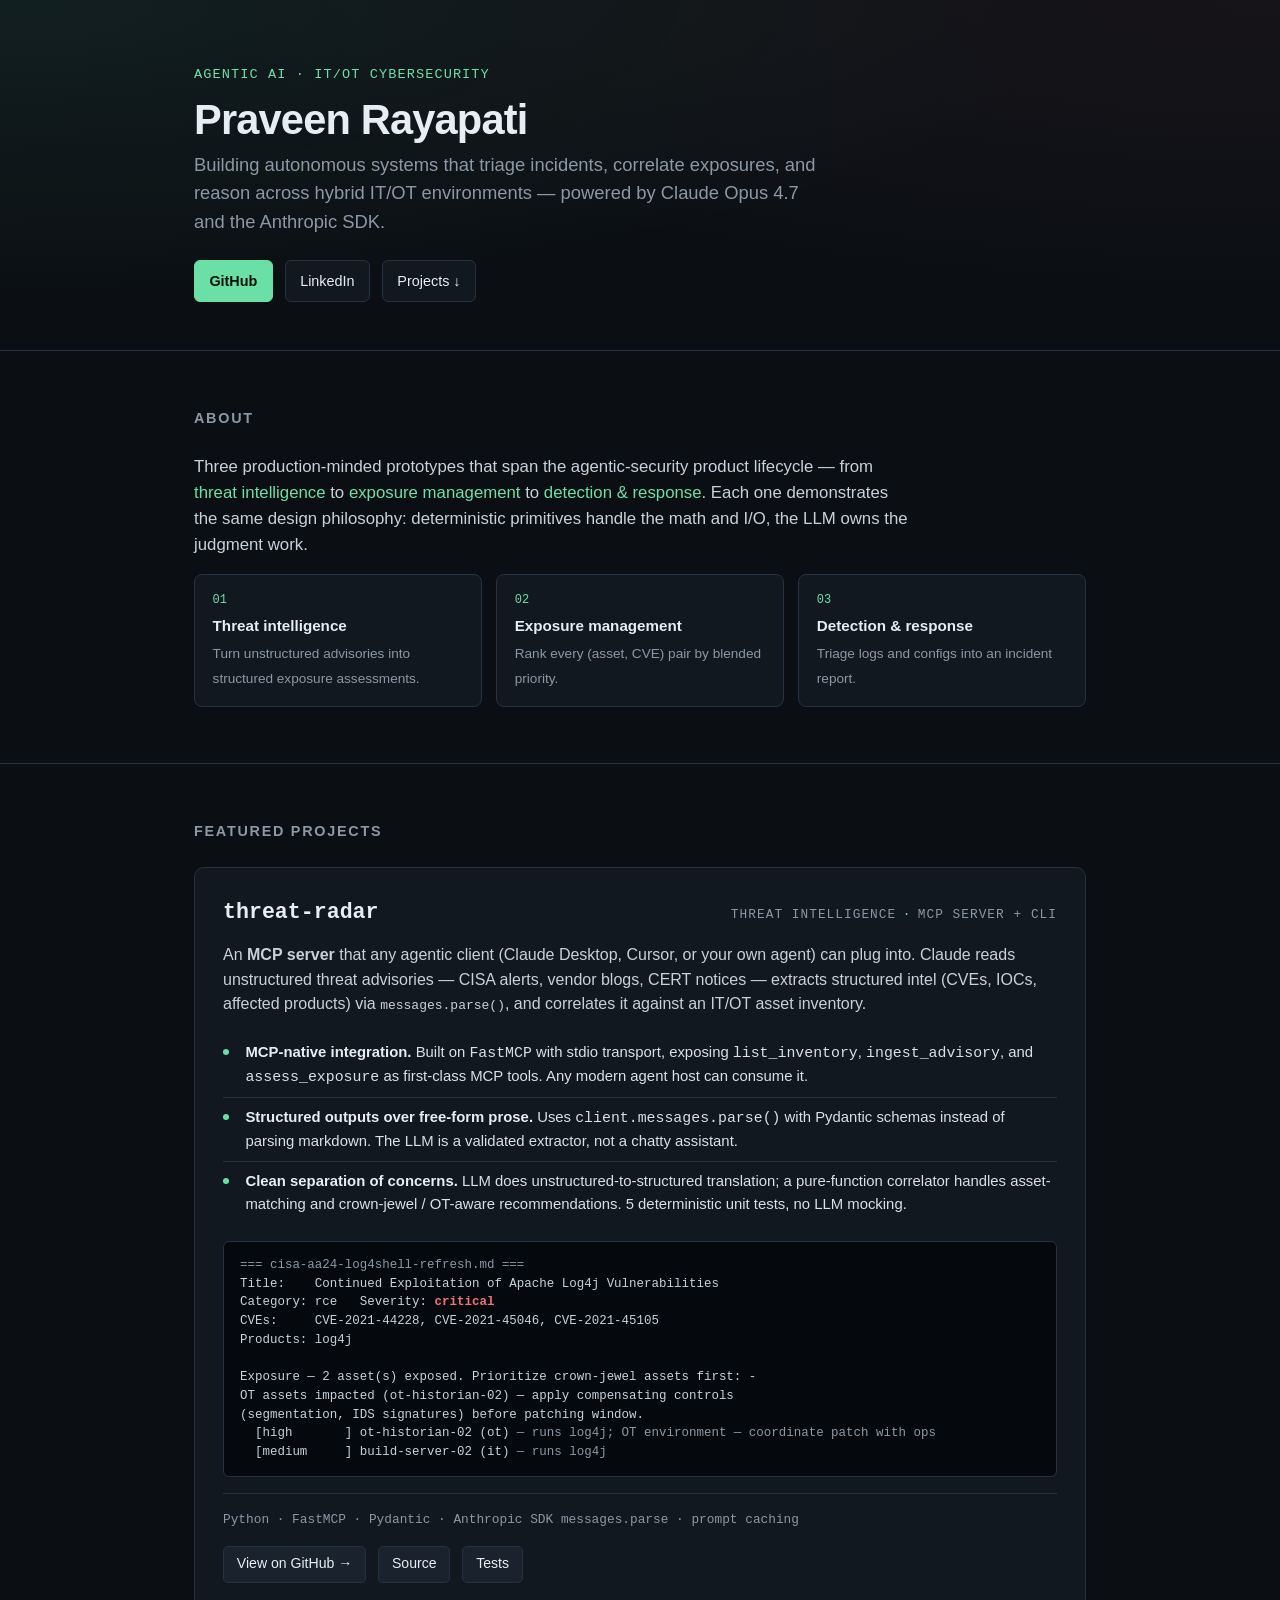
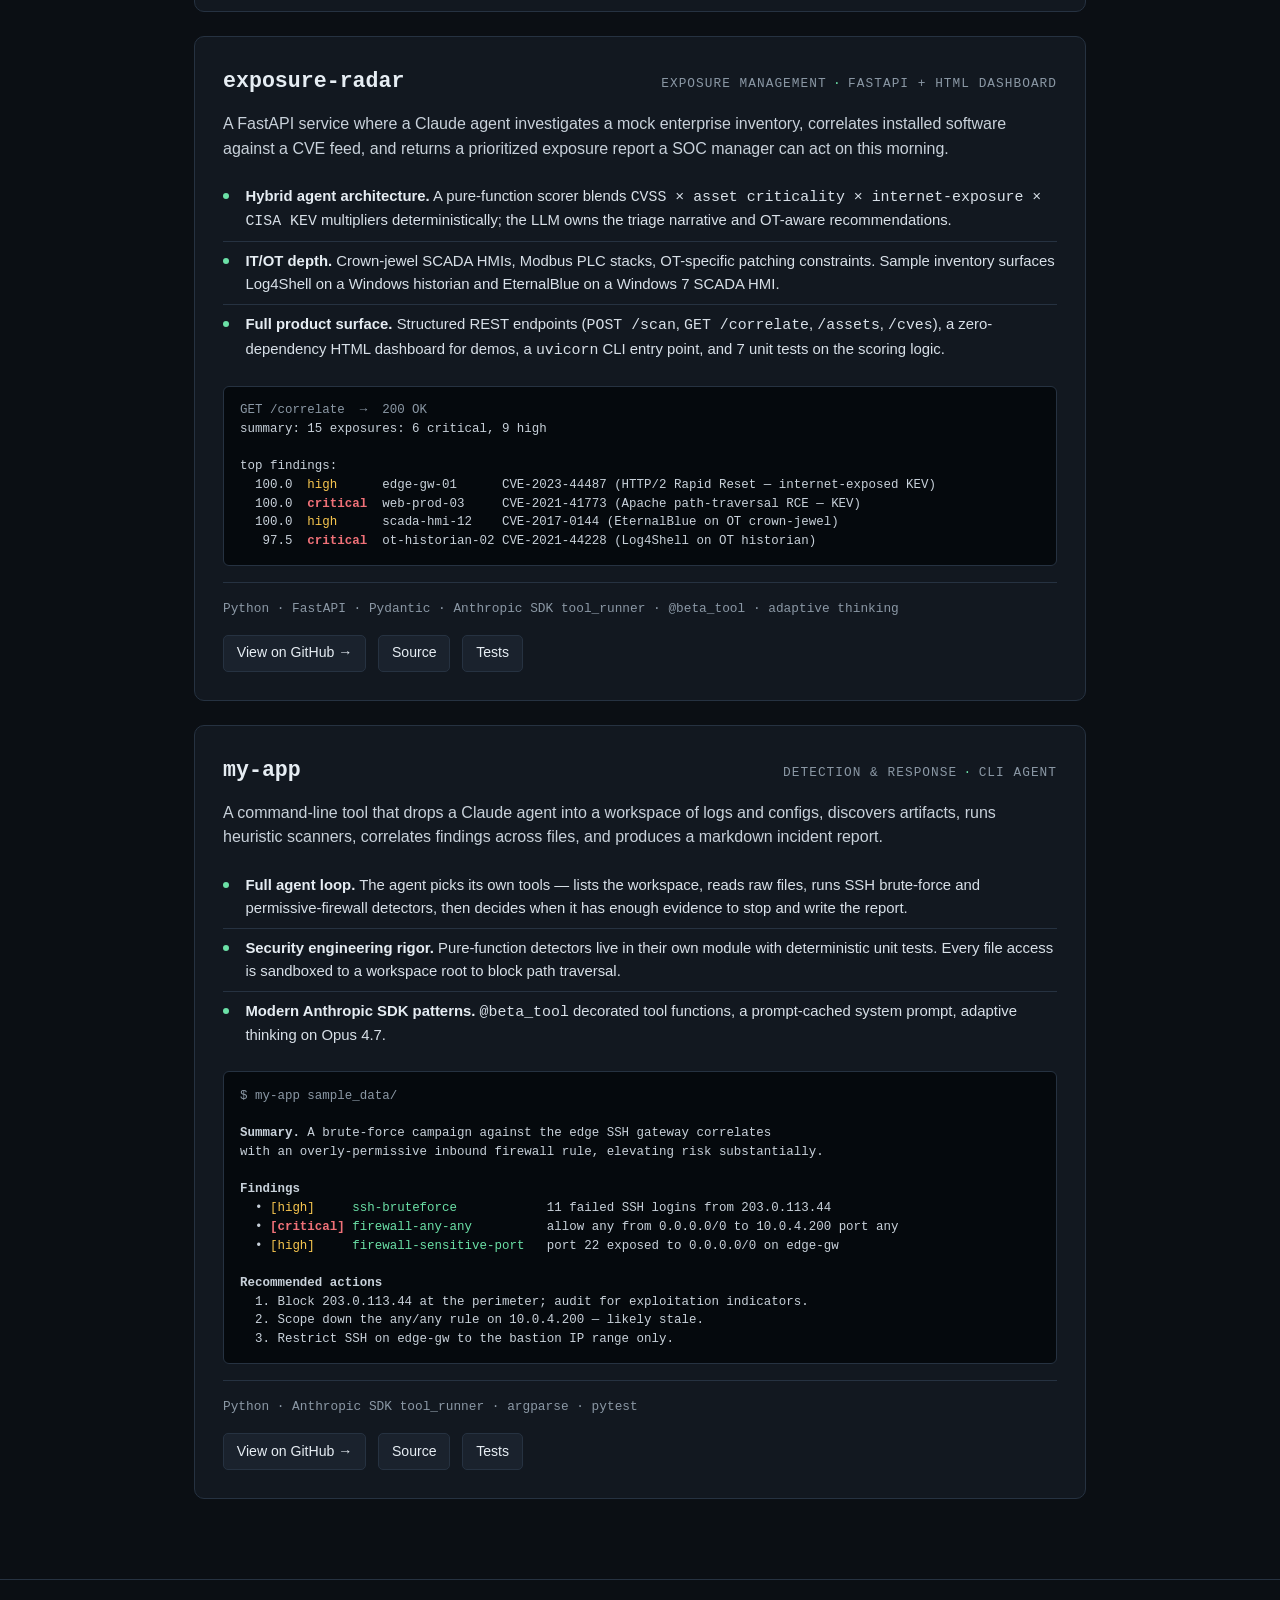
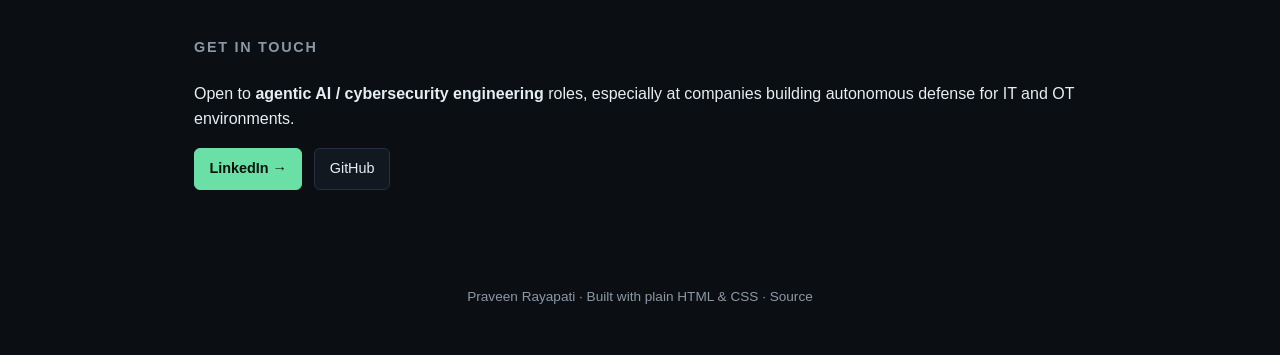
==== docs/index.html @ d01d02bf "Add static portfolio page at docs/index.html Single-file HTML portfolio featuring threat-radar, expo" ====
<!doctype html>
<html lang="en">
<head>
<meta charset="utf-8">
<meta name="viewport" content="width=device-width, initial-scale=1">
<title>Praveen Rayapati — Agentic AI for IT/OT Cybersecurity</title>
<meta name="description" content="Portfolio of Praveen Rayapati — agentic AI prototypes for IT/OT cybersecurity, built with Claude Opus 4.7 and the Anthropic SDK.">
<style>
  :root {
    --bg: #0b0f14;
    --panel: #121820;
    --panel-2: #1a222d;
    --border: #263241;
    --text: #e6edf3;
    --muted: #8b98a5;
    --accent: #6be0a6;
    --accent-dim: #3a8b66;
    --danger: #f07178;
    --warn: #f9c74f;
    --mono: ui-monospace, SFMono-Regular, Menlo, Monaco, Consolas, monospace;
    --sans: -apple-system, BlinkMacSystemFont, "Segoe UI", Roboto, Helvetica, Arial, sans-serif;
  }
  * { box-sizing: border-box; }
  html, body { margin: 0; padding: 0; }
  body {
    background: var(--bg);
    color: var(--text);
    font-family: var(--sans);
    line-height: 1.55;
    -webkit-font-smoothing: antialiased;
  }
  .wrap { max-width: 940px; margin: 0 auto; padding: 0 1.5rem; }

  /* ---------- hero ---------- */
  header.hero {
    padding: 4rem 0 3rem;
    border-bottom: 1px solid var(--border);
    background:
      radial-gradient(ellipse at top left, rgba(107, 224, 166, 0.08), transparent 60%),
      radial-gradient(ellipse at top right, rgba(240, 113, 120, 0.05), transparent 60%);
  }
  .eyebrow {
    color: var(--accent);
    font-family: var(--mono);
    font-size: 0.85rem;
    letter-spacing: 0.08em;
    text-transform: uppercase;
    margin: 0 0 0.75rem;
  }
  h1 { font-size: 2.6rem; margin: 0 0 0.25rem; letter-spacing: -0.02em; line-height: 1.1; }
  .tagline { font-size: 1.15rem; color: var(--muted); max-width: 640px; margin: 0.5rem 0 1.5rem; }
  nav.links { display: flex; gap: 0.75rem; flex-wrap: wrap; }
  nav.links a {
    display: inline-flex; align-items: center; gap: 0.4rem;
    padding: 0.55rem 0.9rem; border: 1px solid var(--border); border-radius: 6px;
    color: var(--text); text-decoration: none;
    background: var(--panel); font-size: 0.9rem;
    transition: border-color .15s, color .15s, background .15s;
  }
  nav.links a:hover { border-color: var(--accent); color: var(--accent); }
  nav.links a.primary { background: var(--accent); color: #05110a; border-color: var(--accent); font-weight: 600; }
  nav.links a.primary:hover { background: #7beeb6; }

  /* ---------- sections ---------- */
  section { padding: 3.5rem 0; border-bottom: 1px solid var(--border); }
  section:last-of-type { border-bottom: 0; }
  h2 {
    font-size: 0.9rem; text-transform: uppercase; letter-spacing: 0.12em;
    color: var(--muted); margin: 0 0 1.5rem; font-weight: 600;
  }
  h3 {
    font-family: var(--mono); font-size: 1.35rem; margin: 0 0 0.25rem; color: var(--text);
  }
  p { margin: 0 0 1rem; }
  a { color: var(--accent); text-decoration: none; }
  a:hover { text-decoration: underline; }
  .about p { font-size: 1.05rem; max-width: 720px; color: #c8d1da; }
  .about .highlight { color: var(--accent); }

  /* ---------- projects ---------- */
  .project {
    background: var(--panel); border: 1px solid var(--border); border-radius: 10px;
    padding: 1.75rem; margin-bottom: 1.5rem;
    transition: border-color .15s, transform .15s;
  }
  .project:hover { border-color: var(--accent-dim); transform: translateY(-1px); }
  .project-head {
    display: flex; justify-content: space-between; align-items: baseline;
    flex-wrap: wrap; gap: 0.5rem; margin-bottom: 0.5rem;
  }
  .pillar {
    font-family: var(--mono); font-size: 0.8rem; color: var(--muted);
    text-transform: uppercase; letter-spacing: 0.08em;
  }
  .pillar .dot { color: var(--accent); margin: 0 0.4rem; }
  .lede { color: #c8d1da; margin: 0.6rem 0 1rem; }
  .what-it-shows { margin: 1rem 0; padding-left: 0; list-style: none; }
  .what-it-shows li {
    padding: 0.5rem 0 0.5rem 1.4rem; position: relative;
    border-top: 1px solid var(--border); font-size: 0.93rem; color: #d8e0e8;
  }
  .what-it-shows li:first-child { border-top: 0; }
  .what-it-shows li::before {
    content: ""; position: absolute; left: 0; top: 1rem;
    width: 6px; height: 6px; border-radius: 50%; background: var(--accent);
  }
  .what-it-shows b { color: var(--text); }
  .stack {
    font-family: var(--mono); font-size: 0.8rem; color: var(--muted);
    padding-top: 1rem; border-top: 1px solid var(--border); margin-top: 1rem;
  }
  .project-links { margin-top: 1rem; display: flex; gap: 0.75rem; flex-wrap: wrap; }
  .project-links a {
    font-size: 0.88rem; padding: 0.4rem 0.8rem; border: 1px solid var(--border);
    border-radius: 5px; color: var(--text); background: var(--panel-2);
  }
  .project-links a:hover { border-color: var(--accent); color: var(--accent); text-decoration: none; }

  /* ---------- sample output ---------- */
  .sample {
    background: #05090d; border: 1px solid var(--border); border-radius: 6px;
    padding: 0.9rem 1rem; font-family: var(--mono); font-size: 0.78rem;
    color: #c8d1da; margin: 1rem 0 0; overflow-x: auto; line-height: 1.5;
  }
  .sample .sev-crit { color: var(--danger); font-weight: 600; }
  .sample .sev-high { color: var(--warn); }
  .sample .ok { color: var(--accent); }
  .sample .muted { color: var(--muted); }

  /* ---------- pillars grid ---------- */
  .pillars {
    display: grid; grid-template-columns: repeat(auto-fit, minmax(200px, 1fr));
    gap: 0.9rem; margin: 1rem 0 0;
  }
  .pillar-card {
    background: var(--panel); border: 1px solid var(--border); border-radius: 8px;
    padding: 1rem 1.1rem;
  }
  .pillar-card .num {
    font-family: var(--mono); font-size: 0.75rem; color: var(--accent);
    display: block; margin-bottom: 0.3rem;
  }
  .pillar-card strong { font-size: 0.95rem; display: block; margin-bottom: 0.2rem; }
  .pillar-card span { font-size: 0.85rem; color: var(--muted); }

  /* ---------- footer ---------- */
  footer { padding: 2.5rem 0; color: var(--muted); font-size: 0.85rem; text-align: center; }
  footer a { color: var(--muted); }
  footer a:hover { color: var(--accent); }

  @media (max-width: 600px) {
    h1 { font-size: 2rem; }
    header.hero { padding: 3rem 0 2rem; }
    section { padding: 2.5rem 0; }
    .project { padding: 1.25rem; }
  }
</style>
</head>
<body>

<header class="hero">
  <div class="wrap">
    <p class="eyebrow">Agentic AI · IT/OT Cybersecurity</p>
    <h1>Praveen Rayapati</h1>
    <p class="tagline">
      Building autonomous systems that triage incidents, correlate exposures, and reason across hybrid IT/OT environments — powered by Claude Opus 4.7 and the Anthropic SDK.
    </p>
    <nav class="links">
      <a class="primary" href="https://github.com/imsatya07" target="_blank" rel="noopener">GitHub</a>
      <a href="https://www.linkedin.com/in/praveen-rayapati-293384313/" target="_blank" rel="noopener">LinkedIn</a>
      <a href="#projects">Projects ↓</a>
    </nav>
  </div>
</header>

<section class="about">
  <div class="wrap">
    <h2>About</h2>
    <p>
      Three production-minded prototypes that span the agentic-security product lifecycle — from <span class="highlight">threat intelligence</span> to <span class="highlight">exposure management</span> to <span class="highlight">detection &amp; response</span>. Each one demonstrates the same design philosophy: deterministic primitives handle the math and I/O, the LLM owns the judgment work.
    </p>
    <div class="pillars">
      <div class="pillar-card">
        <span class="num">01</span>
        <strong>Threat intelligence</strong>
        <span>Turn unstructured advisories into structured exposure assessments.</span>
      </div>
      <div class="pillar-card">
        <span class="num">02</span>
        <strong>Exposure management</strong>
        <span>Rank every (asset, CVE) pair by blended priority.</span>
      </div>
      <div class="pillar-card">
        <span class="num">03</span>
        <strong>Detection &amp; response</strong>
        <span>Triage logs and configs into an incident report.</span>
      </div>
    </div>
  </div>
</section>

<section id="projects">
  <div class="wrap">
    <h2>Featured projects</h2>

    <!-- threat-radar -->
    <article class="project">
      <div class="project-head">
        <h3>threat-radar</h3>
        <span class="pillar">Threat intelligence<span class="dot">·</span>MCP server + CLI</span>
      </div>
      <p class="lede">
        An <strong>MCP server</strong> that any agentic client (Claude Desktop, Cursor, or your own agent) can plug into. Claude reads unstructured threat advisories — CISA alerts, vendor blogs, CERT notices — extracts structured intel (CVEs, IOCs, affected products) via <code>messages.parse()</code>, and correlates it against an IT/OT asset inventory.
      </p>
      <ul class="what-it-shows">
        <li><b>MCP-native integration.</b> Built on <code>FastMCP</code> with stdio transport, exposing <code>list_inventory</code>, <code>ingest_advisory</code>, and <code>assess_exposure</code> as first-class MCP tools. Any modern agent host can consume it.</li>
        <li><b>Structured outputs over free-form prose.</b> Uses <code>client.messages.parse()</code> with Pydantic schemas instead of parsing markdown. The LLM is a validated extractor, not a chatty assistant.</li>
        <li><b>Clean separation of concerns.</b> LLM does unstructured-to-structured translation; a pure-function correlator handles asset-matching and crown-jewel / OT-aware recommendations. 5 deterministic unit tests, no LLM mocking.</li>
      </ul>
      <pre class="sample"><span class="muted">=== cisa-aa24-log4shell-refresh.md ===</span>
Title:    Continued Exploitation of Apache Log4j Vulnerabilities
Category: rce   Severity: <span class="sev-crit">critical</span>
CVEs:     CVE-2021-44228, CVE-2021-45046, CVE-2021-45105
Products: log4j

Exposure — 2 asset(s) exposed. Prioritize crown-jewel assets first: -
OT assets impacted (ot-historian-02) — apply compensating controls
(segmentation, IDS signatures) before patching window.
  [high       ] ot-historian-02 (ot) <span class="muted">— runs log4j; OT environment — coordinate patch with ops</span>
  [medium     ] build-server-02 (it) <span class="muted">— runs log4j</span></pre>
      <div class="stack">Python · FastMCP · Pydantic · Anthropic SDK messages.parse · prompt caching</div>
      <div class="project-links">
        <a href="https://github.com/imsatya07/imsatya07/tree/main/threat-radar" target="_blank" rel="noopener">View on GitHub →</a>
        <a href="https://github.com/imsatya07/imsatya07/tree/main/threat-radar/src/threat_radar" target="_blank" rel="noopener">Source</a>
        <a href="https://github.com/imsatya07/imsatya07/blob/main/threat-radar/tests/test_correlator.py" target="_blank" rel="noopener">Tests</a>
      </div>
    </article>

    <!-- exposure-radar -->
    <article class="project">
      <div class="project-head">
        <h3>exposure-radar</h3>
        <span class="pillar">Exposure management<span class="dot">·</span>FastAPI + HTML dashboard</span>
      </div>
      <p class="lede">
        A FastAPI service where a Claude agent investigates a mock enterprise inventory, correlates installed software against a CVE feed, and returns a prioritized exposure report a SOC manager can act on this morning.
      </p>
      <ul class="what-it-shows">
        <li><b>Hybrid agent architecture.</b> A pure-function scorer blends <code>CVSS × asset criticality × internet-exposure × CISA KEV</code> multipliers deterministically; the LLM owns the triage narrative and OT-aware recommendations.</li>
        <li><b>IT/OT depth.</b> Crown-jewel SCADA HMIs, Modbus PLC stacks, OT-specific patching constraints. Sample inventory surfaces Log4Shell on a Windows historian and EternalBlue on a Windows 7 SCADA HMI.</li>
        <li><b>Full product surface.</b> Structured REST endpoints (<code>POST /scan</code>, <code>GET /correlate</code>, <code>/assets</code>, <code>/cves</code>), a zero-dependency HTML dashboard for demos, a <code>uvicorn</code> CLI entry point, and 7 unit tests on the scoring logic.</li>
      </ul>
      <pre class="sample"><span class="muted">GET /correlate  →  200 OK</span>
summary: 15 exposures: 6 critical, 9 high

top findings:
  100.0  <span class="sev-high">high    </span>  edge-gw-01      CVE-2023-44487 (HTTP/2 Rapid Reset — internet-exposed KEV)
  100.0  <span class="sev-crit">critical</span>  web-prod-03     CVE-2021-41773 (Apache path-traversal RCE — KEV)
  100.0  <span class="sev-high">high    </span>  scada-hmi-12    CVE-2017-0144 (EternalBlue on OT crown-jewel)
   97.5  <span class="sev-crit">critical</span>  ot-historian-02 CVE-2021-44228 (Log4Shell on OT historian)</pre>
      <div class="stack">Python · FastAPI · Pydantic · Anthropic SDK tool_runner · @beta_tool · adaptive thinking</div>
      <div class="project-links">
        <a href="https://github.com/imsatya07/imsatya07/tree/main/exposure-radar" target="_blank" rel="noopener">View on GitHub →</a>
        <a href="https://github.com/imsatya07/imsatya07/tree/main/exposure-radar/src/exposure_radar" target="_blank" rel="noopener">Source</a>
        <a href="https://github.com/imsatya07/imsatya07/blob/main/exposure-radar/tests/test_correlator.py" target="_blank" rel="noopener">Tests</a>
      </div>
    </article>

    <!-- my-app -->
    <article class="project">
      <div class="project-head">
        <h3>my-app</h3>
        <span class="pillar">Detection &amp; response<span class="dot">·</span>CLI agent</span>
      </div>
      <p class="lede">
        A command-line tool that drops a Claude agent into a workspace of logs and configs, discovers artifacts, runs heuristic scanners, correlates findings across files, and produces a markdown incident report.
      </p>
      <ul class="what-it-shows">
        <li><b>Full agent loop.</b> The agent picks its own tools — lists the workspace, reads raw files, runs SSH brute-force and permissive-firewall detectors, then decides when it has enough evidence to stop and write the report.</li>
        <li><b>Security engineering rigor.</b> Pure-function detectors live in their own module with deterministic unit tests. Every file access is sandboxed to a workspace root to block path traversal.</li>
        <li><b>Modern Anthropic SDK patterns.</b> <code>@beta_tool</code> decorated tool functions, a prompt-cached system prompt, adaptive thinking on Opus 4.7.</li>
      </ul>
      <pre class="sample"><span class="muted">$ my-app sample_data/</span>

<b>Summary.</b> A brute-force campaign against the edge SSH gateway correlates
with an overly-permissive inbound firewall rule, elevating risk substantially.

<b>Findings</b>
  • <span class="sev-high">[high]</span>     <span class="ok">ssh-bruteforce</span>            11 failed SSH logins from 203.0.113.44
  • <span class="sev-crit">[critical]</span> <span class="ok">firewall-any-any</span>          allow any from 0.0.0.0/0 to 10.0.4.200 port any
  • <span class="sev-high">[high]</span>     <span class="ok">firewall-sensitive-port</span>   port 22 exposed to 0.0.0.0/0 on edge-gw

<b>Recommended actions</b>
  1. Block 203.0.113.44 at the perimeter; audit for exploitation indicators.
  2. Scope down the any/any rule on 10.0.4.200 — likely stale.
  3. Restrict SSH on edge-gw to the bastion IP range only.</pre>
      <div class="stack">Python · Anthropic SDK tool_runner · argparse · pytest</div>
      <div class="project-links">
        <a href="https://github.com/imsatya07/imsatya07/tree/main/my-app" target="_blank" rel="noopener">View on GitHub →</a>
        <a href="https://github.com/imsatya07/imsatya07/tree/main/my-app/src/my_app" target="_blank" rel="noopener">Source</a>
        <a href="https://github.com/imsatya07/imsatya07/blob/main/my-app/tests/test_detectors.py" target="_blank" rel="noopener">Tests</a>
      </div>
    </article>

  </div>
</section>

<section>
  <div class="wrap">
    <h2>Get in touch</h2>
    <p>
      Open to <strong>agentic AI / cybersecurity engineering</strong> roles, especially at companies building autonomous defense for IT and OT environments.
    </p>
    <nav class="links">
      <a class="primary" href="https://www.linkedin.com/in/praveen-rayapati-293384313/" target="_blank" rel="noopener">LinkedIn →</a>
      <a href="https://github.com/imsatya07" target="_blank" rel="noopener">GitHub</a>
    </nav>
  </div>
</section>

<footer>
  <div class="wrap">
    <p>Praveen Rayapati · Built with plain HTML &amp; CSS · <a href="https://github.com/imsatya07/imsatya07/blob/main/docs/index.html">Source</a></p>
  </div>
</footer>

</body>
</html>
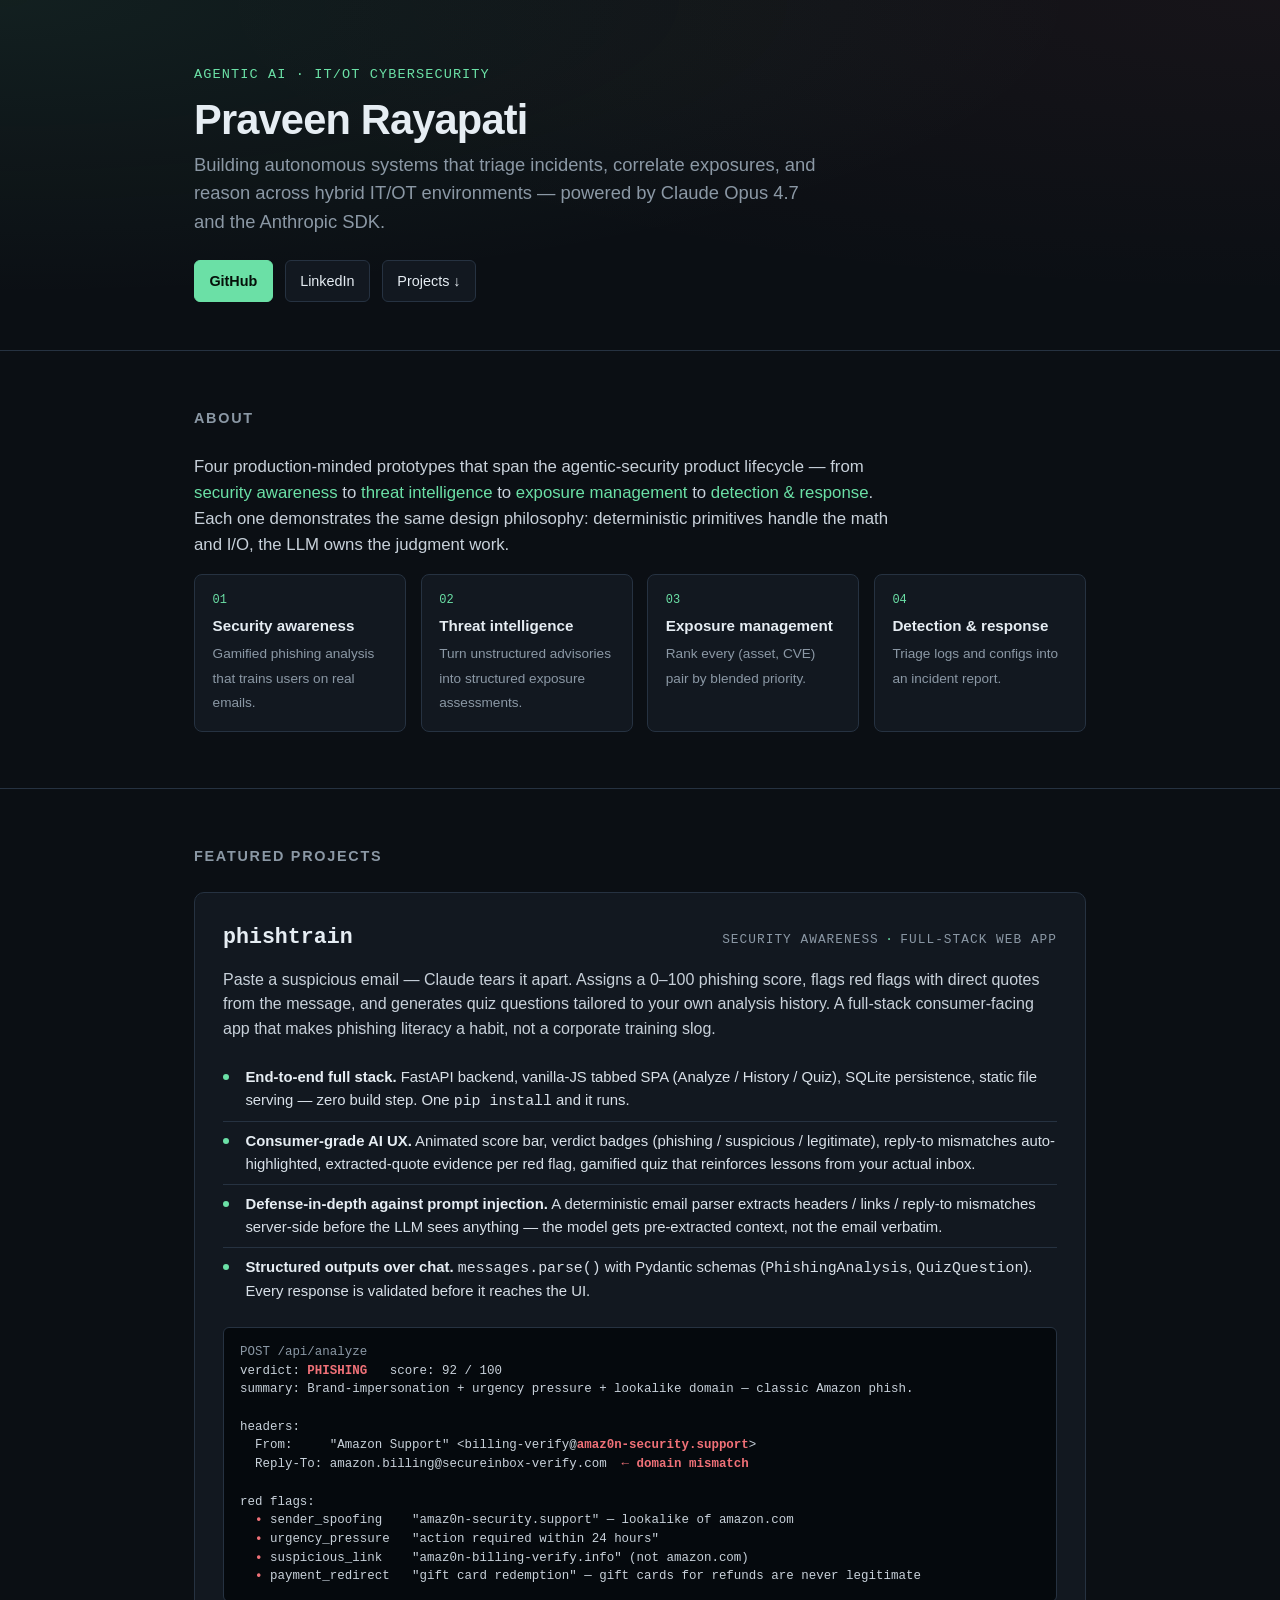
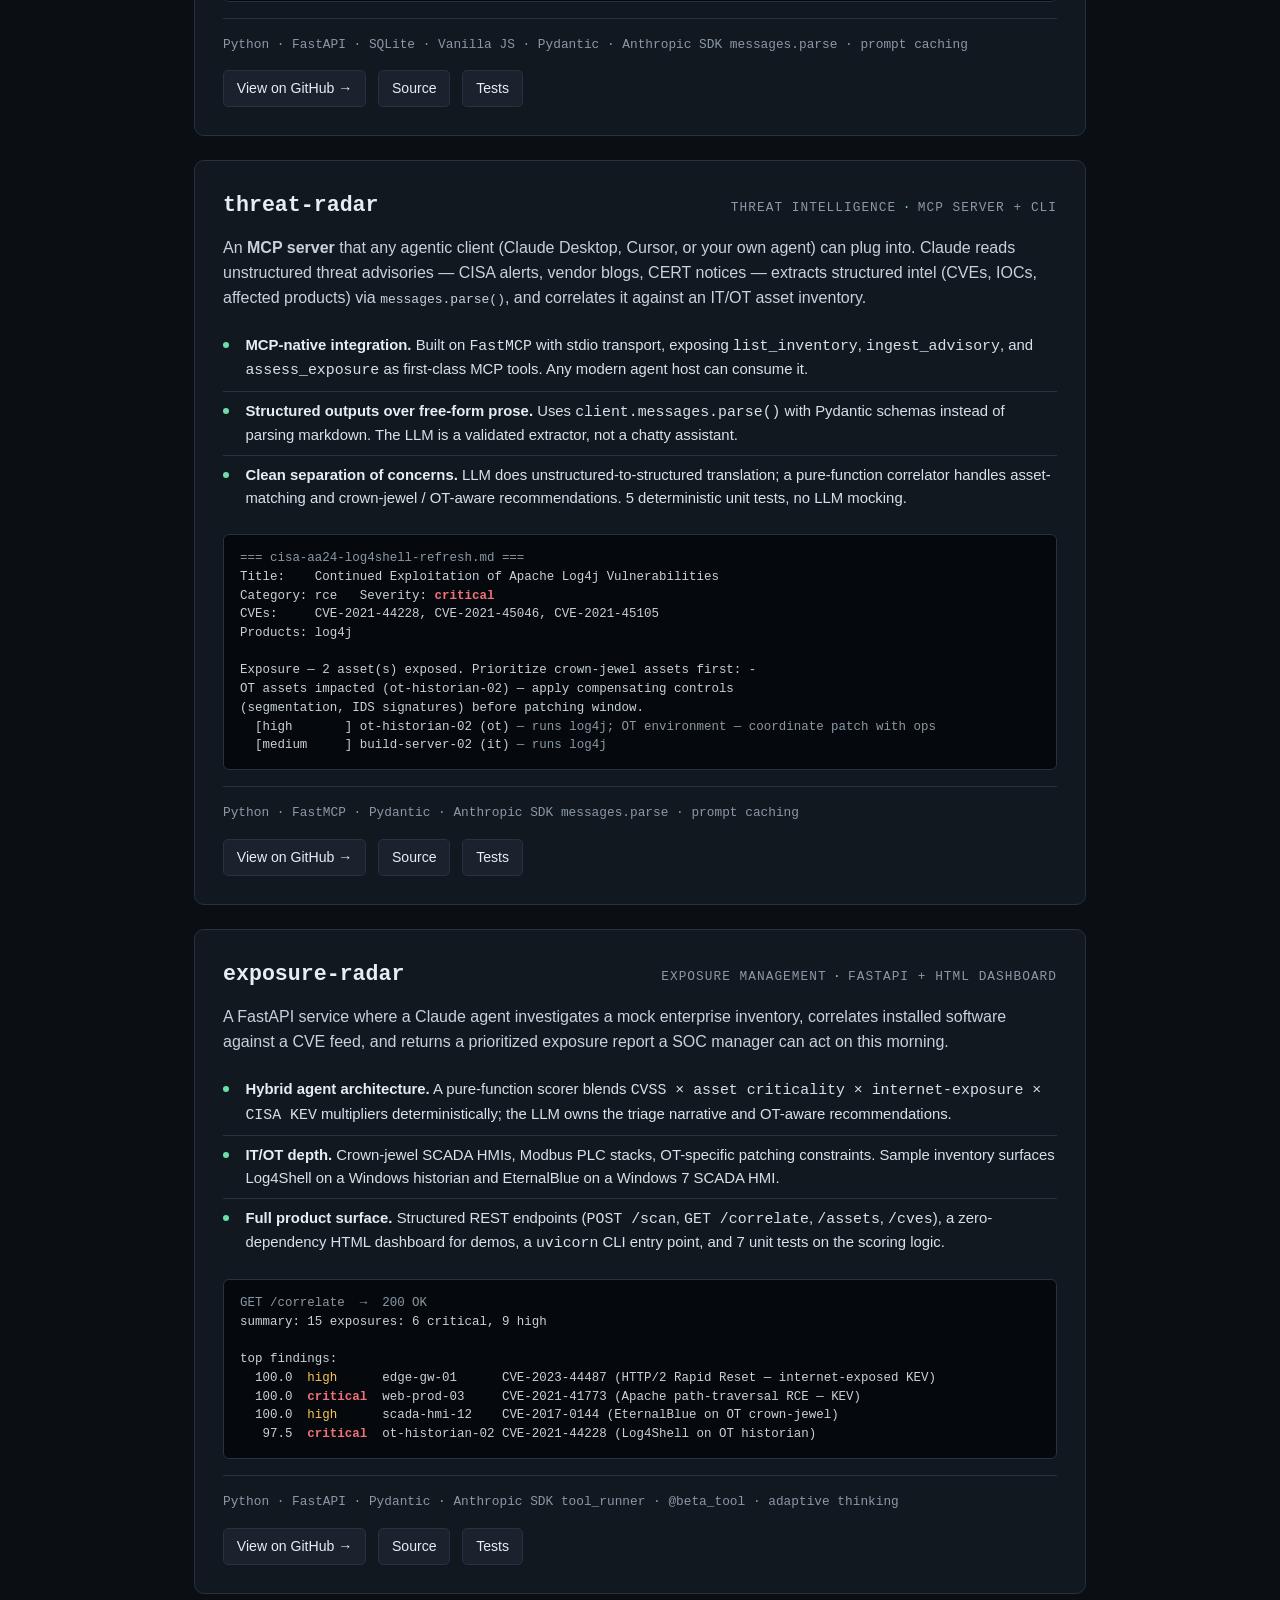
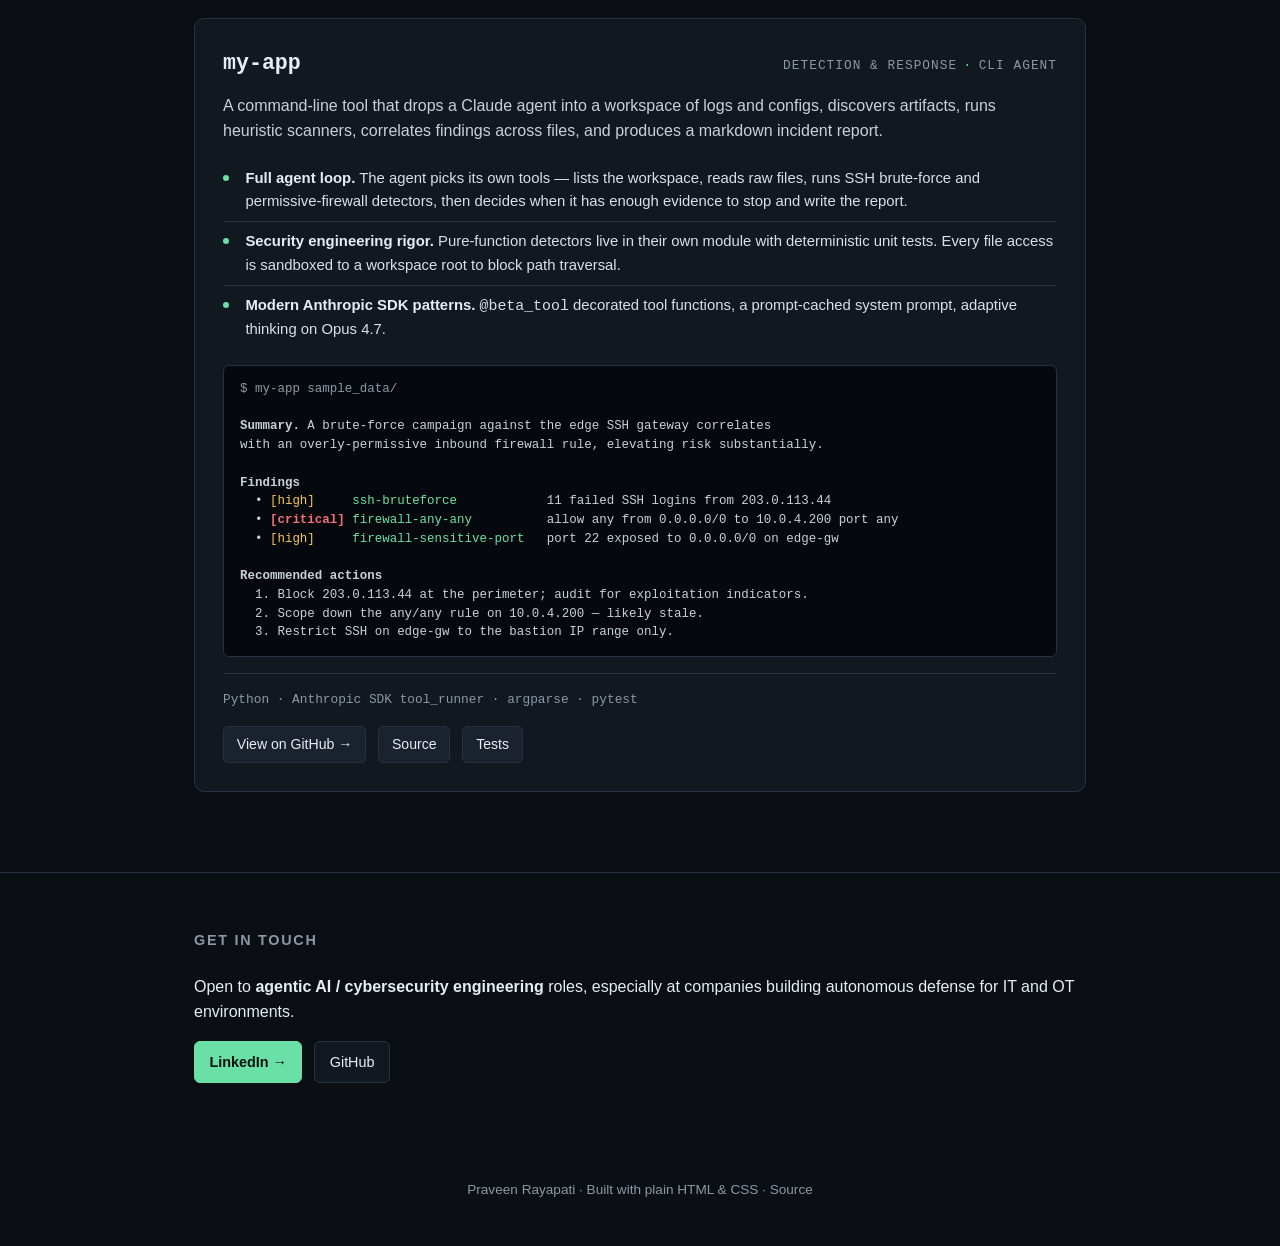
==== commit c0488c33: "Add phishtrain: full-stack phishing analyzer + gamified trainer Paste a suspicious email, Claude tea" ====
--- a/docs/index.html
+++ b/docs/index.html
@@ -177,21 +177,26 @@
   <div class="wrap">
     <h2>About</h2>
     <p>
-      Three production-minded prototypes that span the agentic-security product lifecycle — from <span class="highlight">threat intelligence</span> to <span class="highlight">exposure management</span> to <span class="highlight">detection &amp; response</span>. Each one demonstrates the same design philosophy: deterministic primitives handle the math and I/O, the LLM owns the judgment work.
+      Four production-minded prototypes that span the agentic-security product lifecycle — from <span class="highlight">security awareness</span> to <span class="highlight">threat intelligence</span> to <span class="highlight">exposure management</span> to <span class="highlight">detection &amp; response</span>. Each one demonstrates the same design philosophy: deterministic primitives handle the math and I/O, the LLM owns the judgment work.
     </p>
     <div class="pillars">
       <div class="pillar-card">
         <span class="num">01</span>
+        <strong>Security awareness</strong>
+        <span>Gamified phishing analysis that trains users on real emails.</span>
+      </div>
+      <div class="pillar-card">
+        <span class="num">02</span>
         <strong>Threat intelligence</strong>
         <span>Turn unstructured advisories into structured exposure assessments.</span>
       </div>
       <div class="pillar-card">
-        <span class="num">02</span>
+        <span class="num">03</span>
         <strong>Exposure management</strong>
         <span>Rank every (asset, CVE) pair by blended priority.</span>
       </div>
       <div class="pillar-card">
-        <span class="num">03</span>
+        <span class="num">04</span>
         <strong>Detection &amp; response</strong>
         <span>Triage logs and configs into an incident report.</span>
       </div>
@@ -202,6 +207,42 @@
 <section id="projects">
   <div class="wrap">
     <h2>Featured projects</h2>
+
+    <!-- phishtrain -->
+    <article class="project">
+      <div class="project-head">
+        <h3>phishtrain</h3>
+        <span class="pillar">Security awareness<span class="dot">·</span>Full-stack web app</span>
+      </div>
+      <p class="lede">
+        Paste a suspicious email — Claude tears it apart. Assigns a 0–100 phishing score, flags red flags with direct quotes from the message, and generates quiz questions tailored to your own analysis history. A full-stack consumer-facing app that makes phishing literacy a habit, not a corporate training slog.
+      </p>
+      <ul class="what-it-shows">
+        <li><b>End-to-end full stack.</b> FastAPI backend, vanilla-JS tabbed SPA (Analyze / History / Quiz), SQLite persistence, static file serving — zero build step. One <code>pip install</code> and it runs.</li>
+        <li><b>Consumer-grade AI UX.</b> Animated score bar, verdict badges (phishing / suspicious / legitimate), reply-to mismatches auto-highlighted, extracted-quote evidence per red flag, gamified quiz that reinforces lessons from your actual inbox.</li>
+        <li><b>Defense-in-depth against prompt injection.</b> A deterministic email parser extracts headers / links / reply-to mismatches server-side before the LLM sees anything — the model gets pre-extracted context, not the email verbatim.</li>
+        <li><b>Structured outputs over chat.</b> <code>messages.parse()</code> with Pydantic schemas (<code>PhishingAnalysis</code>, <code>QuizQuestion</code>). Every response is validated before it reaches the UI.</li>
+      </ul>
+      <pre class="sample"><span class="muted">POST /api/analyze</span>
+verdict: <span class="sev-crit">PHISHING</span>   score: 92 / 100
+summary: Brand-impersonation + urgency pressure + lookalike domain — classic Amazon phish.
+
+headers:
+  From:     "Amazon Support" &lt;billing-verify@<span class="sev-crit">amaz0n-security.support</span>&gt;
+  Reply-To: amazon.billing@secureinbox-verify.com  <span class="sev-crit">← domain mismatch</span>
+
+red flags:
+  <span class="sev-crit">•</span> sender_spoofing    "amaz0n-security.support" — lookalike of amazon.com
+  <span class="sev-crit">•</span> urgency_pressure   "action required within 24 hours"
+  <span class="sev-crit">•</span> suspicious_link    "amaz0n-billing-verify.info" (not amazon.com)
+  <span class="sev-crit">•</span> payment_redirect   "gift card redemption" — gift cards for refunds are never legitimate</pre>
+      <div class="stack">Python · FastAPI · SQLite · Vanilla JS · Pydantic · Anthropic SDK messages.parse · prompt caching</div>
+      <div class="project-links">
+        <a href="https://github.com/imsatya07/imsatya07/tree/main/phishtrain" target="_blank" rel="noopener">View on GitHub →</a>
+        <a href="https://github.com/imsatya07/imsatya07/tree/main/phishtrain/src/phishtrain" target="_blank" rel="noopener">Source</a>
+        <a href="https://github.com/imsatya07/imsatya07/tree/main/phishtrain/tests" target="_blank" rel="noopener">Tests</a>
+      </div>
+    </article>
 
     <!-- threat-radar -->
     <article class="project">
